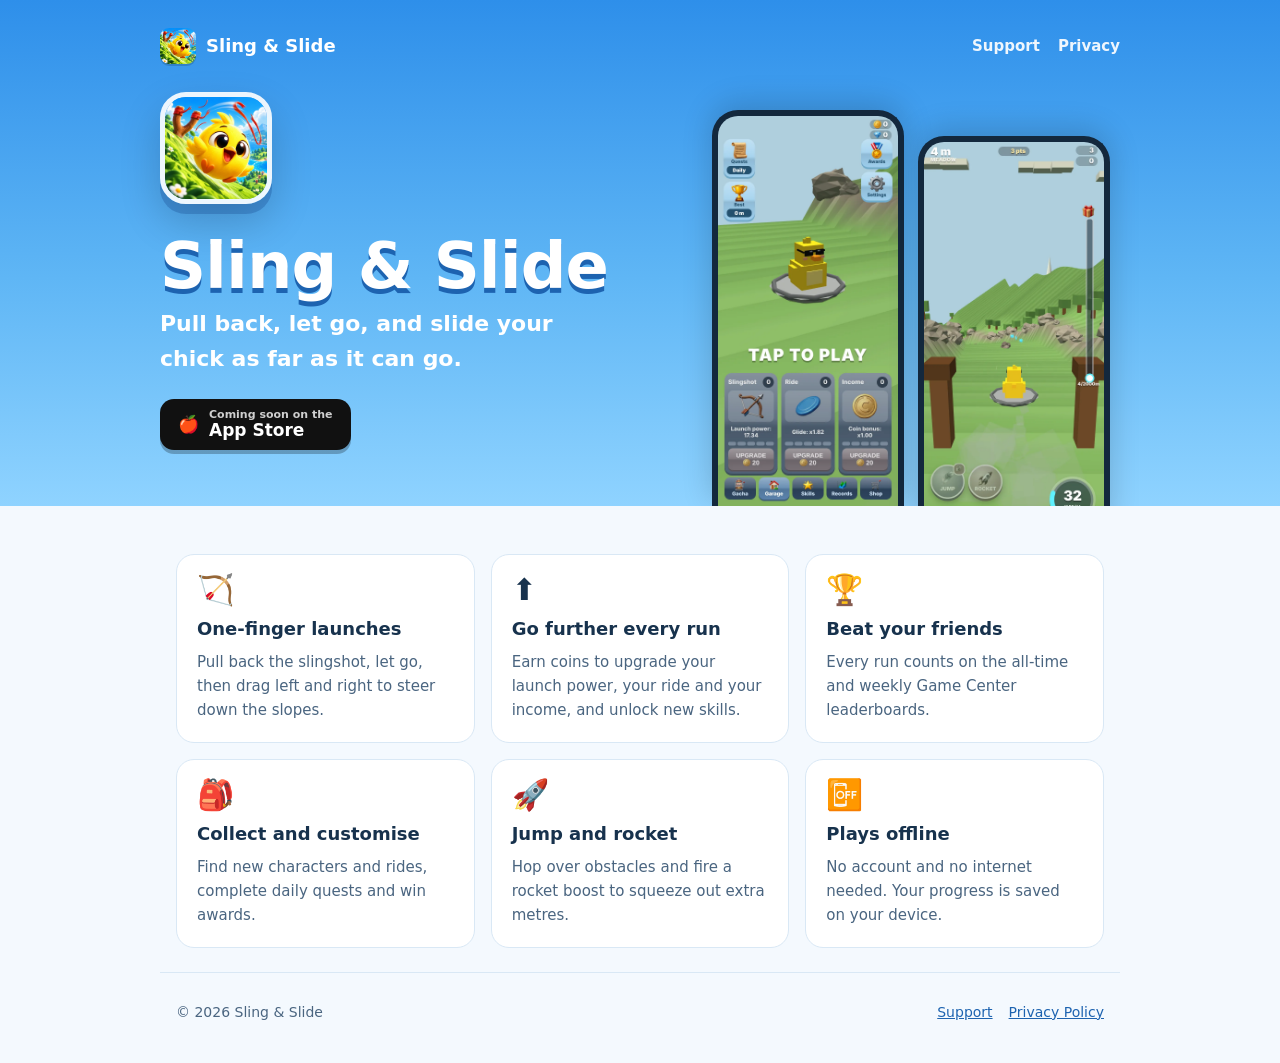
==== index.html @ b6d25e28 "Sling & Slide website: home, privacy policy, support Co-Authored-By: Claude Opus 5.5 <noreply@anthro" ====
<!doctype html>
<html lang="en">
<head>
<meta charset="utf-8">
<meta name="viewport" content="width=device-width, initial-scale=1">
<title>Sling &amp; Slide</title>
<meta name="description" content="Sling & Slide: launch your chick from a giant slingshot, slide down the hills and see how far you can go. A casual 3D arcade game for iPhone and iPad.">
<meta property="og:title" content="Sling & Slide">
<meta property="og:description" content="Launch, slide and steer your chick as far as it can go.">
<meta property="og:image" content="assets/icon.png">
<link rel="icon" href="assets/favicon.png">
<link rel="apple-touch-icon" href="assets/apple-touch-icon.png">
<link rel="stylesheet" href="style.css">
</head>
<body>
<header class="hero">
  <nav class="nav">
    <a class="brand" href="./"><img src="assets/icon.png" alt="">Sling &amp; Slide</a>
    <div class="nav-links"><a href="support.html">Support</a><a href="privacy.html">Privacy</a></div>
  </nav>
  <div class="hero-inner">
    <div class="hero-copy">
      <img class="app-icon" src="assets/icon.png" alt="Sling &amp; Slide app icon">
      <h1>Sling &amp; Slide</h1>
      <p class="tagline">Pull back, let go, and slide your chick as far as it can go.</p>
      <span class="badge"><span>🍎</span><span><small>Coming soon on the</small>App Store</span></span>
    </div>
    <div class="phones">
      <div class="phone"><img src="assets/shot-menu.webp" alt="The chick on its slingshot in the main menu" width="780" height="1688"></div>
      <div class="phone tilt"><img src="assets/shot-run.webp" alt="The chick sliding down a meadow track mid-run" width="780" height="1688"></div>
    </div>
  </div>
</header>

<main>
  <section class="features" aria-label="Features">
    <div class="feature"><div class="emoji">🏹</div><h3>One-finger launches</h3><p>Pull back the slingshot, let go, then drag left and right to steer down the slopes.</p></div>
    <div class="feature"><div class="emoji">⬆️</div><h3>Go further every run</h3><p>Earn coins to upgrade your launch power, your ride and your income, and unlock new skills.</p></div>
    <div class="feature"><div class="emoji">🏆</div><h3>Beat your friends</h3><p>Every run counts on the all-time and weekly Game Center leaderboards.</p></div>
    <div class="feature"><div class="emoji">🎒</div><h3>Collect and customise</h3><p>Find new characters and rides, complete daily quests and win awards.</p></div>
    <div class="feature"><div class="emoji">🚀</div><h3>Jump and rocket</h3><p>Hop over obstacles and fire a rocket boost to squeeze out extra metres.</p></div>
    <div class="feature"><div class="emoji">📴</div><h3>Plays offline</h3><p>No account and no internet needed. Your progress is saved on your device.</p></div>
  </section>
</main>

<footer>
  <span>© 2026 Sling &amp; Slide</span>
  <nav><a href="support.html">Support</a><a href="privacy.html">Privacy Policy</a></nav>
</footer>
</body>
</html>
---- style.css ----
:root {
  --sky-top: #2e8fea;
  --sky-mid: #5fb6f5;
  --sky-low: #8fd3ff;
  --grass: #5fbf6a;
  --grass-dark: #3f8f49;
  --ink: #17324d;
  --ink-soft: #4a6580;
  --card: #ffffff;
  --line: #d9e8f5;
  --sun: #ffc83d;
}
* { box-sizing: border-box; }
html { -webkit-text-size-adjust: 100%; }
body {
  margin: 0;
  font: 17px/1.6 system-ui, -apple-system, "Segoe UI", Roboto, Inter, sans-serif;
  color: var(--ink);
  background: #f4f9fe;
}
a { color: #1d63b0; }
a:hover { color: #0f4a8a; }

/* ---- Header / hero ---------------------------------------------------- */
.hero {
  background: linear-gradient(var(--sky-top), var(--sky-mid) 55%, var(--sky-low));
  color: #fff;
  padding: 28px 16px 0;
  overflow: hidden;
}
.nav {
  max-width: 960px; margin: 0 auto 28px;
  display: flex; align-items: center; justify-content: space-between; gap: 12px;
}
.brand { display: flex; align-items: center; gap: 10px; color: #fff; text-decoration: none; font-weight: 900; font-size: 18px; }
.brand img { width: 36px; height: 36px; border-radius: 9px; box-shadow: 0 2px 0 rgba(0,0,0,.15); }
.nav-links { display: flex; gap: 18px; }
.nav-links a { color: #fff; text-decoration: none; font-weight: 700; font-size: 15px; opacity: .92; }
.nav-links a:hover { opacity: 1; color: #fff; text-decoration: underline; }

.hero-inner {
  max-width: 960px; margin: 0 auto;
  display: grid; grid-template-columns: 1.1fr .9fr; gap: 32px; align-items: end;
}
.hero-copy { padding-bottom: 56px; }
.app-icon { width: 112px; height: 112px; border-radius: 26px; border: 5px solid rgba(255,255,255,.9); box-shadow: 0 10px 0 rgba(20,70,140,.3), 0 18px 40px rgba(0,0,0,.18); }
h1 {
  margin: 22px 0 8px; font-size: clamp(40px, 7vw, 64px); line-height: 1; font-weight: 900; letter-spacing: -1px;
  text-shadow: 0 5px 0 #1d63b0;
}
.tagline { font-size: clamp(18px, 2.4vw, 22px); font-weight: 700; margin: 0 0 22px; max-width: 30ch; }
.badge {
  display: inline-flex; align-items: center; gap: 10px;
  background: #111; color: #fff; border-radius: 14px; padding: 10px 18px; font-weight: 800; text-decoration: none;
  box-shadow: 0 4px 0 rgba(0,0,0,.25);
}
.badge small { display: block; font-weight: 600; font-size: 11px; opacity: .8; line-height: 1.1; }
.badge span { line-height: 1.15; }
.phones { display: flex; gap: 14px; justify-content: center; align-self: end; }
.phone {
  width: 46%; max-width: 210px; border-radius: 26px 26px 0 0; overflow: hidden;
  border: 6px solid #13283d; border-bottom: 0; background: #13283d;
  box-shadow: 0 -6px 30px rgba(0,0,0,.18);
}
.phone img { display: block; width: 100%; height: auto; }
.phone.tilt { transform: translateY(26px); }

/* ---- Sections ---------------------------------------------------------- */
main { max-width: 960px; margin: 0 auto; padding: 48px 16px 24px; }
.features { display: grid; grid-template-columns: repeat(3, 1fr); gap: 16px; }
.feature { background: var(--card); border: 1px solid var(--line); border-radius: 18px; padding: 20px; }
.feature .emoji { font-size: 30px; line-height: 1; }
.feature h3 { margin: 10px 0 6px; font-size: 18px; }
.feature p { margin: 0; color: var(--ink-soft); font-size: 15px; }

/* ---- Document pages (privacy, support) --------------------------------- */
.doc-hero { padding-bottom: 36px; }
.doc-hero h1 { font-size: clamp(32px, 6vw, 46px); margin-top: 6px; }
.doc-hero p { margin: 0; font-weight: 600; opacity: .95; }
.doc { max-width: 760px; }
.doc h2 { font-size: 22px; margin: 34px 0 8px; }
.doc p, .doc li { color: #24405c; }
.doc ul { padding-left: 22px; }
.doc .card { background: var(--card); border: 1px solid var(--line); border-radius: 16px; padding: 18px 20px; margin: 18px 0; }
.doc .summary { border-left: 5px solid var(--grass); }
.faq dt { font-weight: 800; margin-top: 18px; }
.faq dd { margin: 4px 0 0; color: #24405c; }

footer {
  max-width: 960px; margin: 0 auto; padding: 28px 16px 40px;
  display: flex; flex-wrap: wrap; gap: 8px 20px; justify-content: space-between;
  color: var(--ink-soft); font-size: 14px; border-top: 1px solid var(--line);
}
footer nav { display: flex; gap: 16px; }

@media (max-width: 760px) {
  .hero-inner { grid-template-columns: 1fr; gap: 8px; }
  .hero-copy { padding-bottom: 24px; text-align: center; }
  .tagline { margin-left: auto; margin-right: auto; }
  .features { grid-template-columns: 1fr; }
  .nav-links { gap: 14px; }
  .nav-links a { font-size: 14px; }
}
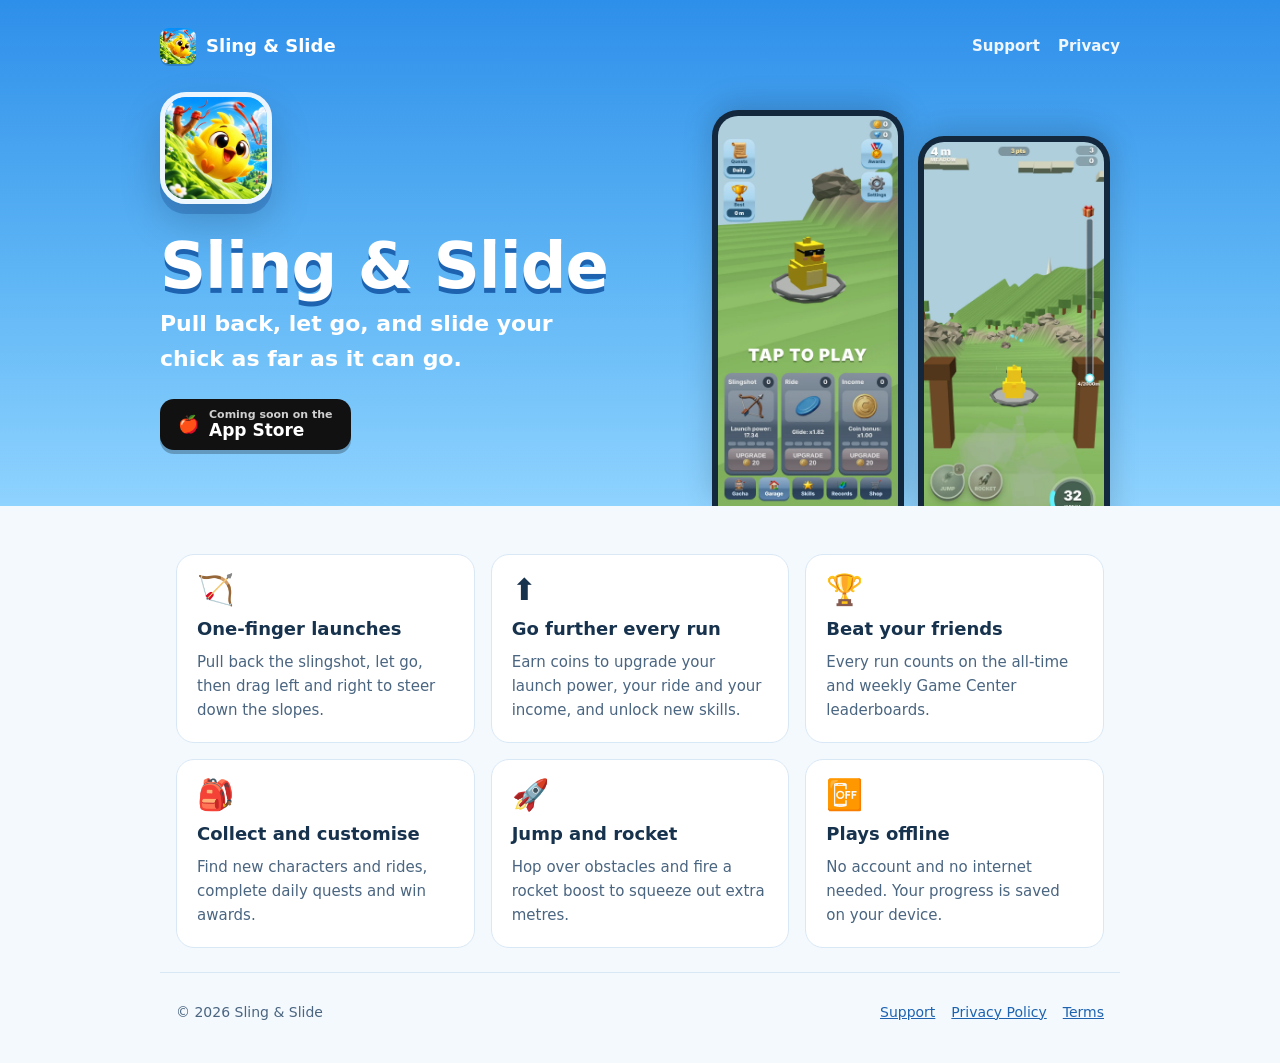
==== commit 35e0c420: "Add Terms of Service page and footer links Co-Authored-By: Claude Opus 5.5 <noreply@anthropic.com> C" ====
--- a/index.html
+++ b/index.html
@@ -45,7 +45,7 @@
 
 <footer>
   <span>© 2026 Sling &amp; Slide</span>
-  <nav><a href="support.html">Support</a><a href="privacy.html">Privacy Policy</a></nav>
+  <nav><a href="support.html">Support</a><a href="privacy.html">Privacy Policy</a><a href="terms.html">Terms</a></nav>
 </footer>
 </body>
 </html>
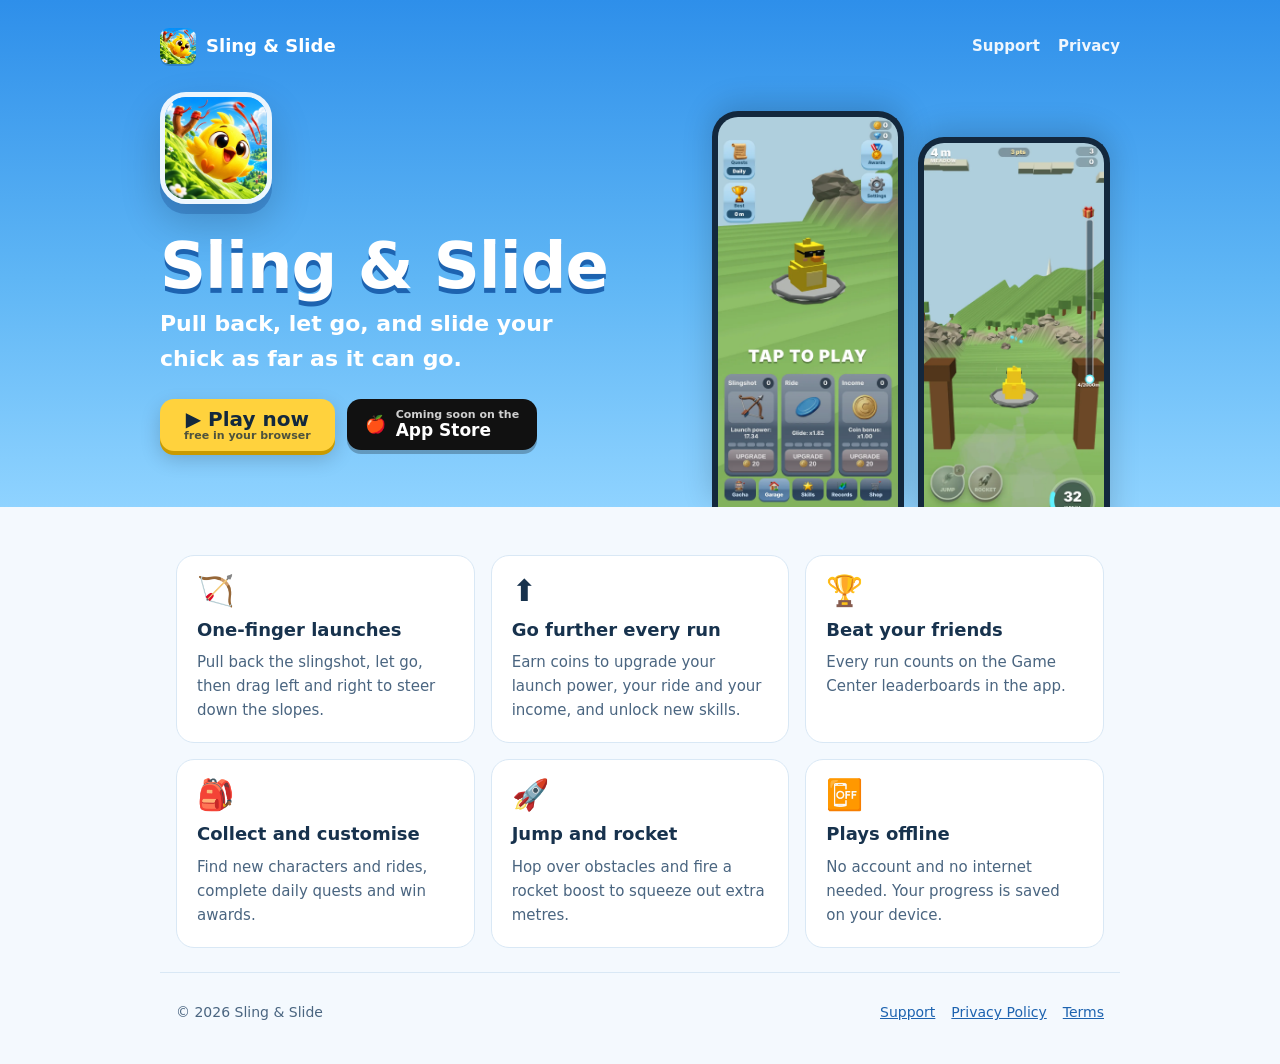
==== commit 75f30a2c: "Play Sling & Slide in the browser at /play and use slingandslide.com - play/: the game's web build, " ====
--- a/index.html
+++ b/index.html
@@ -23,7 +23,7 @@
       <img class="app-icon" src="assets/icon.png" alt="Sling &amp; Slide app icon">
       <h1>Sling &amp; Slide</h1>
       <p class="tagline">Pull back, let go, and slide your chick as far as it can go.</p>
-      <span class="badge"><span>🍎</span><span><small>Coming soon on the</small>App Store</span></span>
+      <div class="ctas"><a class="play-btn" href="play/">▶ Play now<small>free in your browser</small></a><span class="badge"><span>🍎</span><span><small>Coming soon on the</small>App Store</span></span></div>
     </div>
     <div class="phones">
       <div class="phone"><img src="assets/shot-menu.webp" alt="The chick on its slingshot in the main menu" width="780" height="1688"></div>
@@ -36,7 +36,7 @@
   <section class="features" aria-label="Features">
     <div class="feature"><div class="emoji">🏹</div><h3>One-finger launches</h3><p>Pull back the slingshot, let go, then drag left and right to steer down the slopes.</p></div>
     <div class="feature"><div class="emoji">⬆️</div><h3>Go further every run</h3><p>Earn coins to upgrade your launch power, your ride and your income, and unlock new skills.</p></div>
-    <div class="feature"><div class="emoji">🏆</div><h3>Beat your friends</h3><p>Every run counts on the all-time and weekly Game Center leaderboards.</p></div>
+    <div class="feature"><div class="emoji">🏆</div><h3>Beat your friends</h3><p>Every run counts on the Game Center leaderboards in the app.</p></div>
     <div class="feature"><div class="emoji">🎒</div><h3>Collect and customise</h3><p>Find new characters and rides, complete daily quests and win awards.</p></div>
     <div class="feature"><div class="emoji">🚀</div><h3>Jump and rocket</h3><p>Hop over obstacles and fire a rocket boost to squeeze out extra metres.</p></div>
     <div class="feature"><div class="emoji">📴</div><h3>Plays offline</h3><p>No account and no internet needed. Your progress is saved on your device.</p></div>
--- a/style.css
+++ b/style.css
@@ -54,6 +54,15 @@
   background: #111; color: #fff; border-radius: 14px; padding: 10px 18px; font-weight: 800; text-decoration: none;
   box-shadow: 0 4px 0 rgba(0,0,0,.25);
 }
+.ctas { display: flex; flex-wrap: wrap; align-items: center; gap: 12px; }
+.play-btn {
+  display: inline-flex; flex-direction: column; align-items: center; justify-content: center;
+  background: #ffd23d; color: #13283d; border-radius: 14px; padding: 9px 24px; font-weight: 900; font-size: 20px;
+  text-decoration: none; line-height: 1.1; box-shadow: 0 4px 0 #c99a00, 0 8px 20px rgba(0,0,0,.18);
+}
+.play-btn small { font-size: 11px; font-weight: 700; opacity: .75; }
+.play-btn:hover { filter: brightness(1.05); }
+.play-btn:active { transform: translateY(2px); box-shadow: 0 2px 0 #c99a00; }
 .badge small { display: block; font-weight: 600; font-size: 11px; opacity: .8; line-height: 1.1; }
 .badge span { line-height: 1.15; }
 .phones { display: flex; gap: 14px; justify-content: center; align-self: end; }
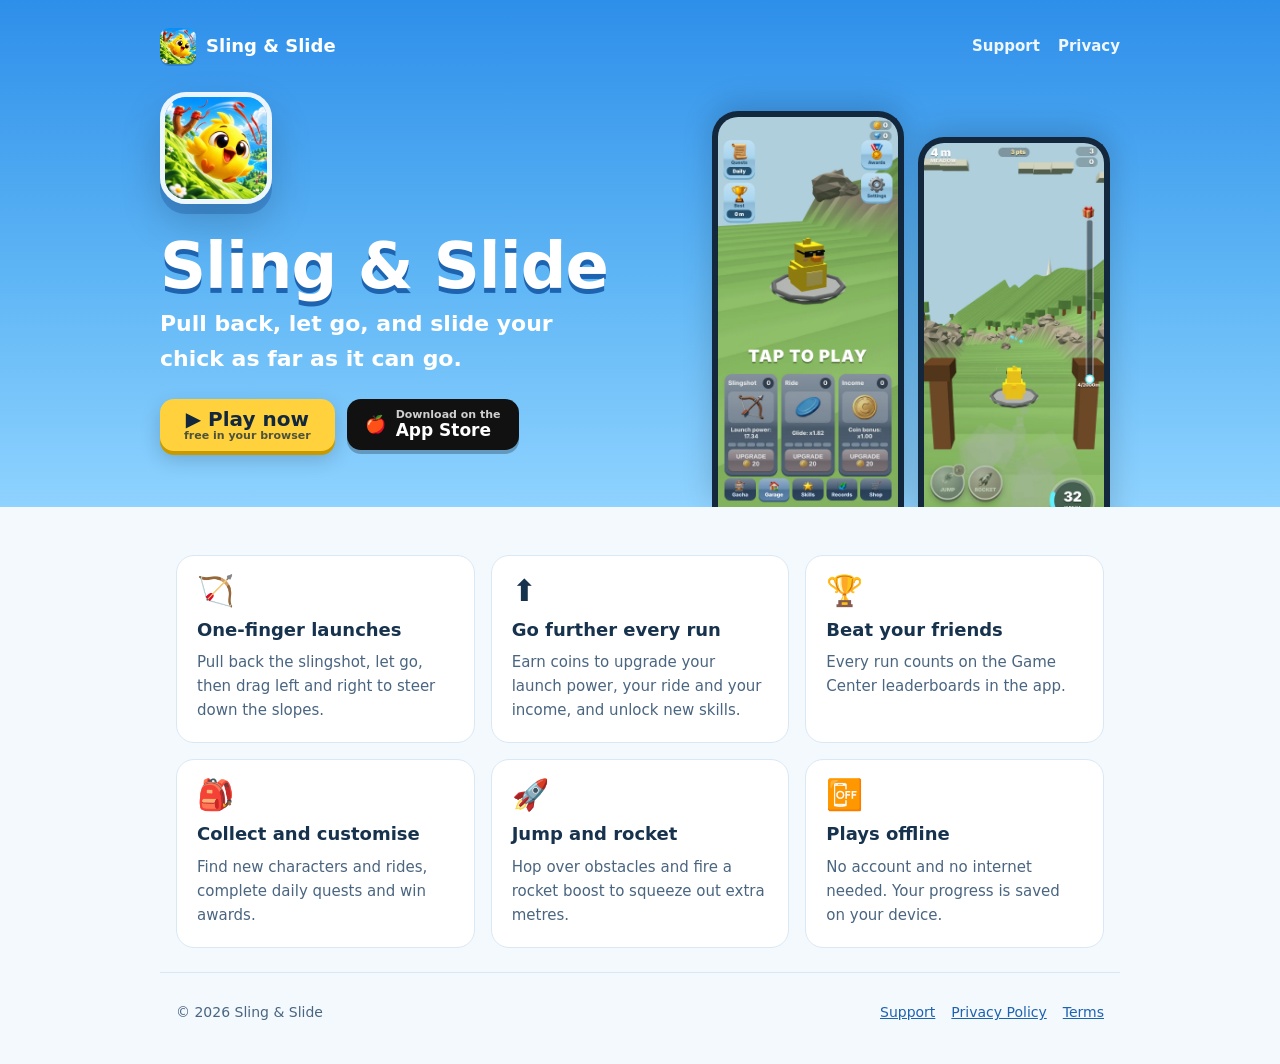
==== commit 25fadb5e: "Sling & Slide is on the App Store: real Download badge and Safari app banner Co-Authored-By: Claude " ====
--- a/index.html
+++ b/index.html
@@ -3,6 +3,7 @@
 <head>
 <meta charset="utf-8">
 <meta name="viewport" content="width=device-width, initial-scale=1">
+  <meta name="apple-itunes-app" content="app-id=6823469130">
 <title>Sling &amp; Slide</title>
 <meta name="description" content="Sling & Slide: launch your chick from a giant slingshot, slide down the hills and see how far you can go. A casual 3D arcade game for iPhone and iPad.">
 <meta property="og:title" content="Sling & Slide">
@@ -23,7 +24,7 @@
       <img class="app-icon" src="assets/icon.png" alt="Sling &amp; Slide app icon">
       <h1>Sling &amp; Slide</h1>
       <p class="tagline">Pull back, let go, and slide your chick as far as it can go.</p>
-      <div class="ctas"><a class="play-btn" href="play/">▶ Play now<small>free in your browser</small></a><span class="badge"><span>🍎</span><span><small>Coming soon on the</small>App Store</span></span></div>
+      <div class="ctas"><a class="play-btn" href="play/">▶ Play now<small>free in your browser</small></a><a class="badge" href="https://apps.apple.com/au/app/sling-slide/id6823469130" target="_blank" rel="noopener"><span>🍎</span><span><small>Download on the</small>App Store</span></a></div>
     </div>
     <div class="phones">
       <div class="phone"><img src="assets/shot-menu.webp" alt="The chick on its slingshot in the main menu" width="780" height="1688"></div>
--- a/style.css
+++ b/style.css
@@ -63,6 +63,8 @@
 .play-btn small { font-size: 11px; font-weight: 700; opacity: .75; }
 .play-btn:hover { filter: brightness(1.05); }
 .play-btn:active { transform: translateY(2px); box-shadow: 0 2px 0 #c99a00; }
+a.badge { text-decoration: none; }
+a.badge:hover { filter: brightness(1.08); }
 .badge small { display: block; font-weight: 600; font-size: 11px; opacity: .8; line-height: 1.1; }
 .badge span { line-height: 1.15; }
 .phones { display: flex; gap: 14px; justify-content: center; align-self: end; }
